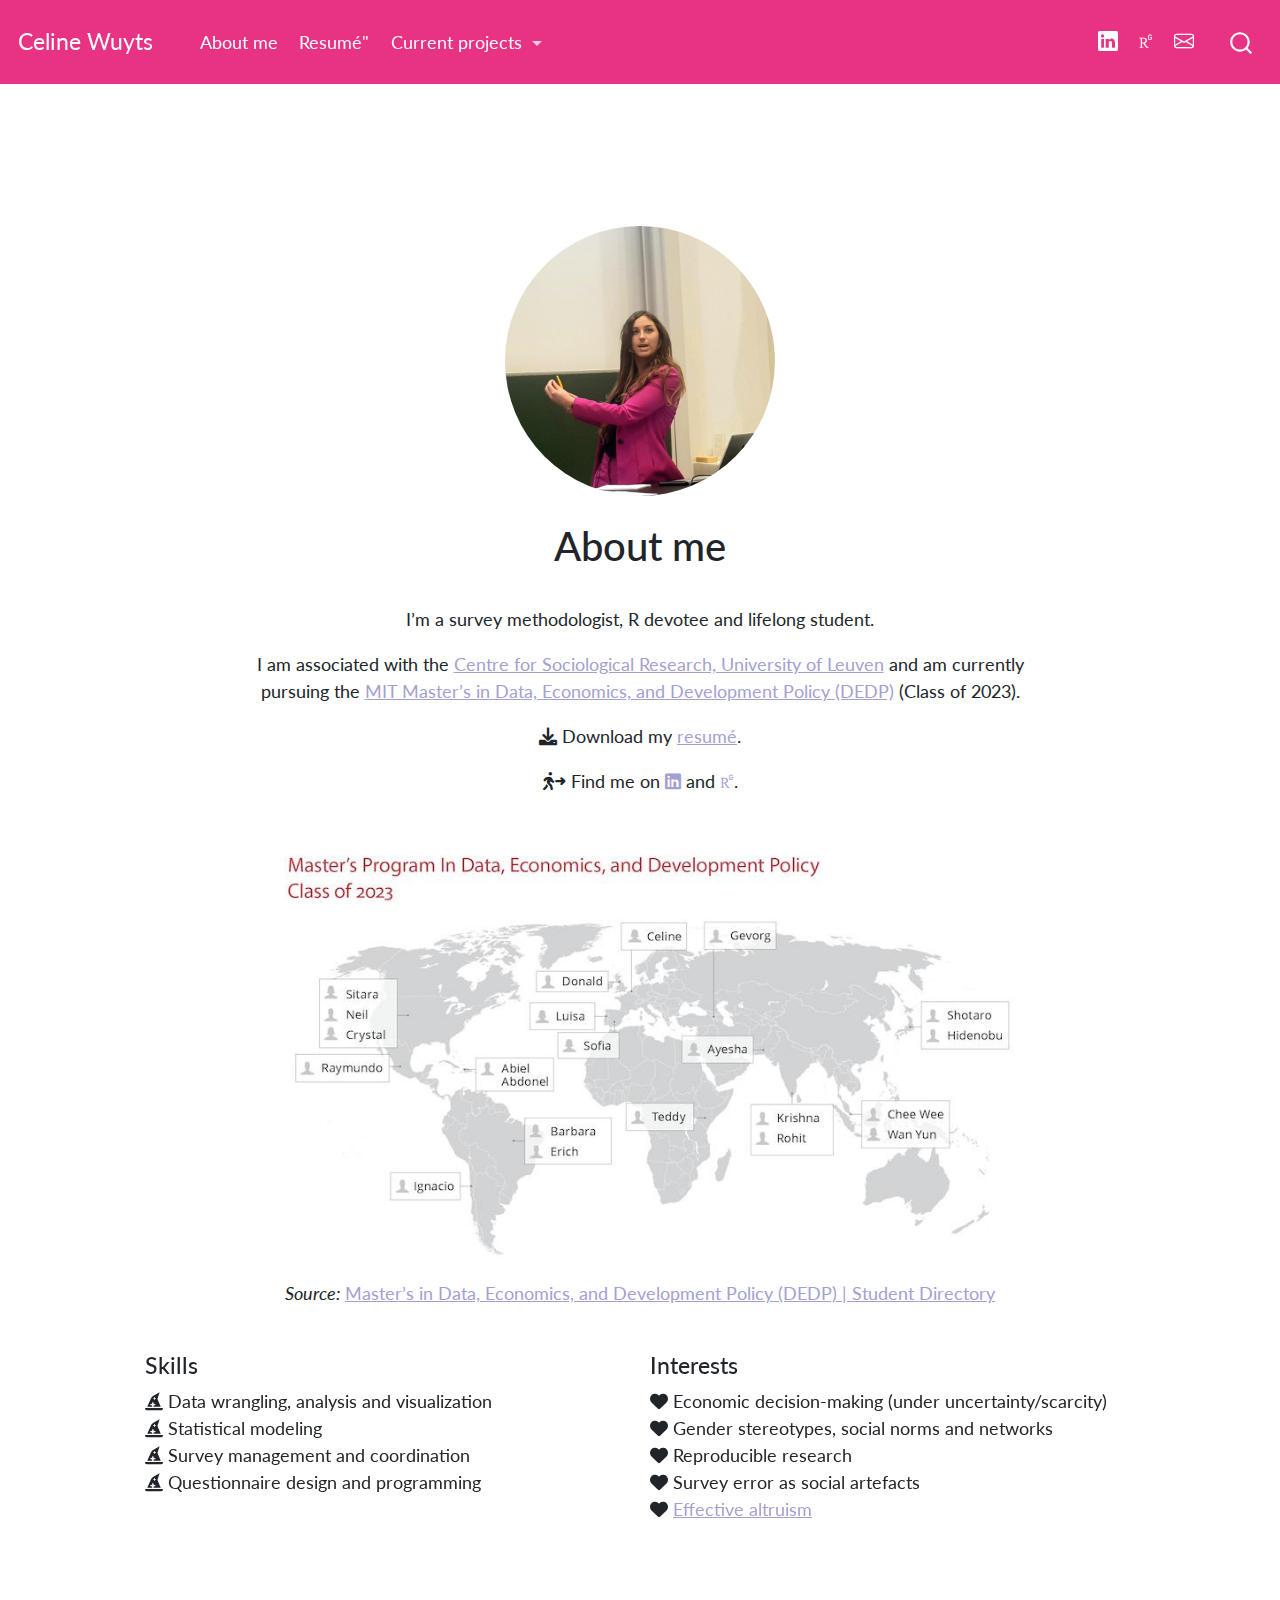
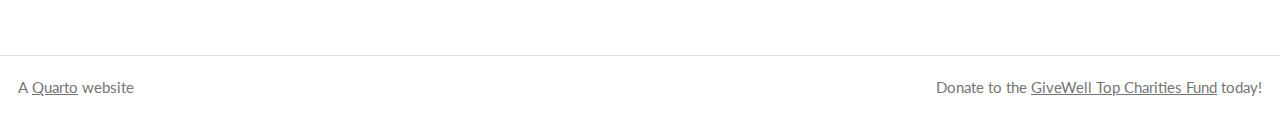
==== docs/index.html @ 8db17257 "Initial commit" ====
<!DOCTYPE html>
<html xmlns="http://www.w3.org/1999/xhtml" lang="en" xml:lang="en"><head>

<meta charset="utf-8">
<meta name="generator" content="quarto-1.2.269">

<meta name="viewport" content="width=device-width, initial-scale=1.0, user-scalable=yes">


<title>Celine Wuyts - About me</title>
<style>
code{white-space: pre-wrap;}
span.smallcaps{font-variant: small-caps;}
div.columns{display: flex; gap: min(4vw, 1.5em);}
div.column{flex: auto; overflow-x: auto;}
div.hanging-indent{margin-left: 1.5em; text-indent: -1.5em;}
ul.task-list{list-style: none;}
ul.task-list li input[type="checkbox"] {
  width: 0.8em;
  margin: 0 0.8em 0.2em -1.6em;
  vertical-align: middle;
}
</style>


<script src="site_libs/quarto-nav/quarto-nav.js"></script>
<script src="site_libs/quarto-nav/headroom.min.js"></script>
<script src="site_libs/clipboard/clipboard.min.js"></script>
<script src="site_libs/quarto-search/autocomplete.umd.js"></script>
<script src="site_libs/quarto-search/fuse.min.js"></script>
<script src="site_libs/quarto-search/quarto-search.js"></script>
<meta name="quarto:offset" content="./">
<link href="./kuleuven.ico" rel="icon">
<script src="site_libs/quarto-html/quarto.js"></script>
<script src="site_libs/quarto-html/popper.min.js"></script>
<script src="site_libs/quarto-html/tippy.umd.min.js"></script>
<link href="site_libs/quarto-html/tippy.css" rel="stylesheet">
<link href="site_libs/quarto-html/quarto-syntax-highlighting.css" rel="stylesheet" id="quarto-text-highlighting-styles">
<script src="site_libs/bootstrap/bootstrap.min.js"></script>
<link href="site_libs/bootstrap/bootstrap-icons.css" rel="stylesheet">
<link href="site_libs/bootstrap/bootstrap.min.css" rel="stylesheet" id="quarto-bootstrap" data-mode="light">
<link href="site_libs/quarto-contrib/academicons-1.9.2/all.css" rel="stylesheet">
<link href="site_libs/quarto-contrib/academicons-1.9.2/size.css" rel="stylesheet">
<link href="site_libs/quarto-contrib/fontawesome6-0.1.0/all.css" rel="stylesheet">
<link href="site_libs/quarto-contrib/fontawesome6-0.1.0/latex-fontsize.css" rel="stylesheet">
<script id="quarto-search-options" type="application/json">{
  "location": "navbar",
  "copy-button": false,
  "collapse-after": 3,
  "panel-placement": "end",
  "type": "overlay",
  "limit": 20,
  "language": {
    "search-no-results-text": "No results",
    "search-matching-documents-text": "matching documents",
    "search-copy-link-title": "Copy link to search",
    "search-hide-matches-text": "Hide additional matches",
    "search-more-match-text": "more match in this document",
    "search-more-matches-text": "more matches in this document",
    "search-clear-button-title": "Clear",
    "search-detached-cancel-button-title": "Cancel",
    "search-submit-button-title": "Submit"
  }
}</script>


</head>

<body class="nav-fixed fullcontent">

<div id="quarto-search-results"></div>
  <header id="quarto-header" class="headroom fixed-top">
    <nav class="navbar navbar-expand-lg navbar-dark ">
      <div class="navbar-container container-fluid">
      <div class="navbar-brand-container">
    <a class="navbar-brand" href="./index.html">
    <span class="navbar-title">Celine Wuyts</span>
    </a>
  </div>
          <button class="navbar-toggler" type="button" data-bs-toggle="collapse" data-bs-target="#navbarCollapse" aria-controls="navbarCollapse" aria-expanded="false" aria-label="Toggle navigation" onclick="if (window.quartoToggleHeadroom) { window.quartoToggleHeadroom(); }">
  <span class="navbar-toggler-icon"></span>
</button>
          <div class="collapse navbar-collapse" id="navbarCollapse">
            <ul class="navbar-nav navbar-nav-scroll me-auto">
  <li class="nav-item">
    <a class="nav-link active" href="./index.html" aria-current="page">
 <span class="menu-text">About me</span></a>
  </li>  
  <li class="nav-item">
    <a class="nav-link" href="./_assets/202301 Celine Wuyts resumé.pdf">
 <span class="menu-text">Resumé"</span></a>
  </li>  
  <li class="nav-item dropdown ">
    <a class="nav-link dropdown-toggle" href="#" id="nav-menu-current-projects" role="button" data-bs-toggle="dropdown" aria-expanded="false">
 <span class="menu-text">Current projects</span>
    </a>
    <ul class="dropdown-menu" aria-labelledby="nav-menu-current-projects">    
        <li>
    <a class="dropdown-item" href="./gender_measurement.html">
 <span class="dropdown-text">Gender measurement</span></a>
  </li>  
        <li>
    <a class="dropdown-item" href="./gender_stereotypes.html">
 <span class="dropdown-text">Gender stereotypes</span></a>
  </li>  
    </ul>
  </li>
</ul>
            <ul class="navbar-nav navbar-nav-scroll ms-auto">
  <li class="nav-item compact">
    <a class="nav-link" href="https://www.linkedin.com/in/celine-wuyts-79312660"><i class="bi bi-linkedin" role="img">
</i> 
 <span class="menu-text"></span></a>
  </li>  
  <li class="nav-item">
    <a class="nav-link" href="https://www.researchgate.net/profile/Celine-Wuyts">
 <span class="menu-text"><i class="ai  ai-researchgate" title="" style="color:"></i></span></a>
  </li>  
  <li class="nav-item compact">
    <a class="nav-link" href="mailto:celine.wuyts@kuleuven.be"><i class="bi bi-envelope" role="img">
</i> 
 <span class="menu-text"></span></a>
  </li>  
</ul>
              <div id="quarto-search" class="" title="Search"></div>
          </div> <!-- /navcollapse -->
      </div> <!-- /container-fluid -->
    </nav>
</header>
<!-- content -->
<div id="quarto-content" class="quarto-container page-columns page-rows-contents page-layout-article page-navbar">
<!-- sidebar -->
<!-- margin-sidebar -->
    
<!-- main -->
<div class="quarto-about-jolla page-columns page-full">
  <img src="me.jpg" class="about-image
  round " style="height: 15em; width: 15em;">
 <header id="title-block-header" class="quarto-title-block default">
<div class="quarto-title">
<h1 class="title">About me</h1>
</div>
<div class="quarto-title-meta">
  </div>
</header><main class="content page-columns page-full" id="quarto-document-content">
<p>I’m a survey methodologist, R devotee and lifelong student.</p>
<p>I am associated with the <a href="https://soc.kuleuven.be/ceso">Centre for Sociological Research, University of Leuven</a> and am currently pursuing the <a href="https://economics.mit.edu/academic-programs/masters-programs/masters-data-economics-and-development-policy-dedp">MIT Master’s in Data, Economics, and Development Policy (DEDP)</a> (Class of 2023).</p>
<p><i class="fa-solid fa-download" aria-hidden="true"></i> Download my <a href="_assets/202301 Celine Wuyts resumé.pdf">resumé</a>.</p>
<p><i class="fa-solid fa-person-walking-arrow-right" aria-hidden="true"></i> Find me on <a href="https://www.linkedin.com/in/celine-wuyts-79312660"><i class="fa-brands fa-linkedin" aria-hidden="true"></i></a> and <a href="https://www.researchgate.net/profile/Celine-Wuyts"><i class="ai  ai-researchgate" title="" style="color:"></i></a>.</p>
<p><img src="_assets/blended-masters_110122.jpg" class="img-fluid" alt="DEDP"> <em>Source:</em> <a href="https://economics.mit.edu/academic-programs/masters-programs/masters-data-economics-and-development-policy-dedp/student">Master’s in Data, Economics, and Development Policy (DEDP) | Student Directory</a></p>
<div class="column-page quarto-layout-panel">
<div class="quarto-layout-row quarto-layout-valign-top">
<div class="column quarto-layout-cell" style="flex-basis: 50.0%;justify-content: center;">
<section id="skills" class="level4">
<h4 data-anchor-id="skills">Skills</h4>
<p><i class="fa-solid fa-hat-wizard" aria-hidden="true"></i> Data wrangling, analysis and visualization<br>
<i class="fa-solid fa-hat-wizard" aria-hidden="true"></i> Statistical modeling<br>
<i class="fa-solid fa-hat-wizard" aria-hidden="true"></i> Survey management and coordination<br>
<i class="fa-solid fa-hat-wizard" aria-hidden="true"></i> Questionnaire design and programming</p>
</section>
</div>
<div class="column quarto-layout-cell" style="flex-basis: 50.0%;justify-content: center;">
<section id="interests" class="level4">
<h4 data-anchor-id="interests">Interests</h4>
<p><i class="fa-solid fa-heart" aria-hidden="true"></i> Economic decision-making (under uncertainty/scarcity)<br>
<i class="fa-solid fa-heart" aria-hidden="true"></i> Gender stereotypes, social norms and networks<br>
<i class="fa-solid fa-heart" aria-hidden="true"></i> Reproducible research<br>
<i class="fa-solid fa-heart" aria-hidden="true"></i> Survey error as social artefacts<br>
<i class="fa-solid fa-heart" aria-hidden="true"></i> <a href="https://www.effectivealtruism.org/">Effective altruism</a></p>
</section>
</div>
</div>
</div>


</main>  
</div>
 <!-- /main -->
<script id="quarto-html-after-body" type="application/javascript">
window.document.addEventListener("DOMContentLoaded", function (event) {
  const toggleBodyColorMode = (bsSheetEl) => {
    const mode = bsSheetEl.getAttribute("data-mode");
    const bodyEl = window.document.querySelector("body");
    if (mode === "dark") {
      bodyEl.classList.add("quarto-dark");
      bodyEl.classList.remove("quarto-light");
    } else {
      bodyEl.classList.add("quarto-light");
      bodyEl.classList.remove("quarto-dark");
    }
  }
  const toggleBodyColorPrimary = () => {
    const bsSheetEl = window.document.querySelector("link#quarto-bootstrap");
    if (bsSheetEl) {
      toggleBodyColorMode(bsSheetEl);
    }
  }
  toggleBodyColorPrimary();  
  const clipboard = new window.ClipboardJS('.code-copy-button', {
    target: function(trigger) {
      return trigger.previousElementSibling;
    }
  });
  clipboard.on('success', function(e) {
    // button target
    const button = e.trigger;
    // don't keep focus
    button.blur();
    // flash "checked"
    button.classList.add('code-copy-button-checked');
    var currentTitle = button.getAttribute("title");
    button.setAttribute("title", "Copied!");
    let tooltip;
    if (window.bootstrap) {
      button.setAttribute("data-bs-toggle", "tooltip");
      button.setAttribute("data-bs-placement", "left");
      button.setAttribute("data-bs-title", "Copied!");
      tooltip = new bootstrap.Tooltip(button, 
        { trigger: "manual", 
          customClass: "code-copy-button-tooltip",
          offset: [0, -8]});
      tooltip.show();    
    }
    setTimeout(function() {
      if (tooltip) {
        tooltip.hide();
        button.removeAttribute("data-bs-title");
        button.removeAttribute("data-bs-toggle");
        button.removeAttribute("data-bs-placement");
      }
      button.setAttribute("title", currentTitle);
      button.classList.remove('code-copy-button-checked');
    }, 1000);
    // clear code selection
    e.clearSelection();
  });
  function tippyHover(el, contentFn) {
    const config = {
      allowHTML: true,
      content: contentFn,
      maxWidth: 500,
      delay: 100,
      arrow: false,
      appendTo: function(el) {
          return el.parentElement;
      },
      interactive: true,
      interactiveBorder: 10,
      theme: 'quarto',
      placement: 'bottom-start'
    };
    window.tippy(el, config); 
  }
  const noterefs = window.document.querySelectorAll('a[role="doc-noteref"]');
  for (var i=0; i<noterefs.length; i++) {
    const ref = noterefs[i];
    tippyHover(ref, function() {
      // use id or data attribute instead here
      let href = ref.getAttribute('data-footnote-href') || ref.getAttribute('href');
      try { href = new URL(href).hash; } catch {}
      const id = href.replace(/^#\/?/, "");
      const note = window.document.getElementById(id);
      return note.innerHTML;
    });
  }
  const findCites = (el) => {
    const parentEl = el.parentElement;
    if (parentEl) {
      const cites = parentEl.dataset.cites;
      if (cites) {
        return {
          el,
          cites: cites.split(' ')
        };
      } else {
        return findCites(el.parentElement)
      }
    } else {
      return undefined;
    }
  };
  var bibliorefs = window.document.querySelectorAll('a[role="doc-biblioref"]');
  for (var i=0; i<bibliorefs.length; i++) {
    const ref = bibliorefs[i];
    const citeInfo = findCites(ref);
    if (citeInfo) {
      tippyHover(citeInfo.el, function() {
        var popup = window.document.createElement('div');
        citeInfo.cites.forEach(function(cite) {
          var citeDiv = window.document.createElement('div');
          citeDiv.classList.add('hanging-indent');
          citeDiv.classList.add('csl-entry');
          var biblioDiv = window.document.getElementById('ref-' + cite);
          if (biblioDiv) {
            citeDiv.innerHTML = biblioDiv.innerHTML;
          }
          popup.appendChild(citeDiv);
        });
        return popup.innerHTML;
      });
    }
  }
});
</script>
</div> <!-- /content -->
<footer class="footer">
  <div class="nav-footer">
    <div class="nav-footer-left">A <a href="https://quarto.org/">Quarto</a> website</div>   
    <div class="nav-footer-right">Donate to the <a href="https://www.givewell.org/">GiveWell Top Charities Fund</a> today!</div>
  </div>
</footer>



</body></html>
---- docs/site_libs/quarto-html/tippy.css ----
.tippy-box[data-animation=fade][data-state=hidden]{opacity:0}[data-tippy-root]{max-width:calc(100vw - 10px)}.tippy-box{position:relative;background-color:#333;color:#fff;border-radius:4px;font-size:14px;line-height:1.4;white-space:normal;outline:0;transition-property:transform,visibility,opacity}.tippy-box[data-placement^=top]>.tippy-arrow{bottom:0}.tippy-box[data-placement^=top]>.tippy-arrow:before{bottom:-7px;left:0;border-width:8px 8px 0;border-top-color:initial;transform-origin:center top}.tippy-box[data-placement^=bottom]>.tippy-arrow{top:0}.tippy-box[data-placement^=bottom]>.tippy-arrow:before{top:-7px;left:0;border-width:0 8px 8px;border-bottom-color:initial;transform-origin:center bottom}.tippy-box[data-placement^=left]>.tippy-arrow{right:0}.tippy-box[data-placement^=left]>.tippy-arrow:before{border-width:8px 0 8px 8px;border-left-color:initial;right:-7px;transform-origin:center left}.tippy-box[data-placement^=right]>.tippy-arrow{left:0}.tippy-box[data-placement^=right]>.tippy-arrow:before{left:-7px;border-width:8px 8px 8px 0;border-right-color:initial;transform-origin:center right}.tippy-box[data-inertia][data-state=visible]{transition-timing-function:cubic-bezier(.54,1.5,.38,1.11)}.tippy-arrow{width:16px;height:16px;color:#333}.tippy-arrow:before{content:"";position:absolute;border-color:transparent;border-style:solid}.tippy-content{position:relative;padding:5px 9px;z-index:1}
---- docs/site_libs/quarto-html/quarto-syntax-highlighting.css ----
/* quarto syntax highlight colors */
:root {
  --quarto-hl-ot-color: #003B4F;
  --quarto-hl-at-color: #657422;
  --quarto-hl-ss-color: #20794D;
  --quarto-hl-an-color: #5E5E5E;
  --quarto-hl-fu-color: #4758AB;
  --quarto-hl-st-color: #20794D;
  --quarto-hl-cf-color: #003B4F;
  --quarto-hl-op-color: #5E5E5E;
  --quarto-hl-er-color: #AD0000;
  --quarto-hl-bn-color: #AD0000;
  --quarto-hl-al-color: #AD0000;
  --quarto-hl-va-color: #111111;
  --quarto-hl-bu-color: inherit;
  --quarto-hl-ex-color: inherit;
  --quarto-hl-pp-color: #AD0000;
  --quarto-hl-in-color: #5E5E5E;
  --quarto-hl-vs-color: #20794D;
  --quarto-hl-wa-color: #5E5E5E;
  --quarto-hl-do-color: #5E5E5E;
  --quarto-hl-im-color: #00769E;
  --quarto-hl-ch-color: #20794D;
  --quarto-hl-dt-color: #AD0000;
  --quarto-hl-fl-color: #AD0000;
  --quarto-hl-co-color: #5E5E5E;
  --quarto-hl-cv-color: #5E5E5E;
  --quarto-hl-cn-color: #8f5902;
  --quarto-hl-sc-color: #5E5E5E;
  --quarto-hl-dv-color: #AD0000;
  --quarto-hl-kw-color: #003B4F;
}

/* other quarto variables */
:root {
  --quarto-font-monospace: SFMono-Regular, Menlo, Monaco, Consolas, "Liberation Mono", "Courier New", monospace;
}

pre > code.sourceCode > span {
  color: #003B4F;
}

code span {
  color: #003B4F;
}

code.sourceCode > span {
  color: #003B4F;
}

div.sourceCode,
div.sourceCode pre.sourceCode {
  color: #003B4F;
}

code span.ot {
  color: #003B4F;
}

code span.at {
  color: #657422;
}

code span.ss {
  color: #20794D;
}

code span.an {
  color: #5E5E5E;
}

code span.fu {
  color: #4758AB;
}

code span.st {
  color: #20794D;
}

code span.cf {
  color: #003B4F;
}

code span.op {
  color: #5E5E5E;
}

code span.er {
  color: #AD0000;
}

code span.bn {
  color: #AD0000;
}

code span.al {
  color: #AD0000;
}

code span.va {
  color: #111111;
}

code span.pp {
  color: #AD0000;
}

code span.in {
  color: #5E5E5E;
}

code span.vs {
  color: #20794D;
}

code span.wa {
  color: #5E5E5E;
  font-style: italic;
}

code span.do {
  color: #5E5E5E;
  font-style: italic;
}

code span.im {
  color: #00769E;
}

code span.ch {
  color: #20794D;
}

code span.dt {
  color: #AD0000;
}

code span.fl {
  color: #AD0000;
}

code span.co {
  color: #5E5E5E;
}

code span.cv {
  color: #5E5E5E;
  font-style: italic;
}

code span.cn {
  color: #8f5902;
}

code span.sc {
  color: #5E5E5E;
}

code span.dv {
  color: #AD0000;
}

code span.kw {
  color: #003B4F;
}

.prevent-inlining {
  content: "</";
}

/*# sourceMappingURL=debc5d5d77c3f9108843748ff7464032.css.map */
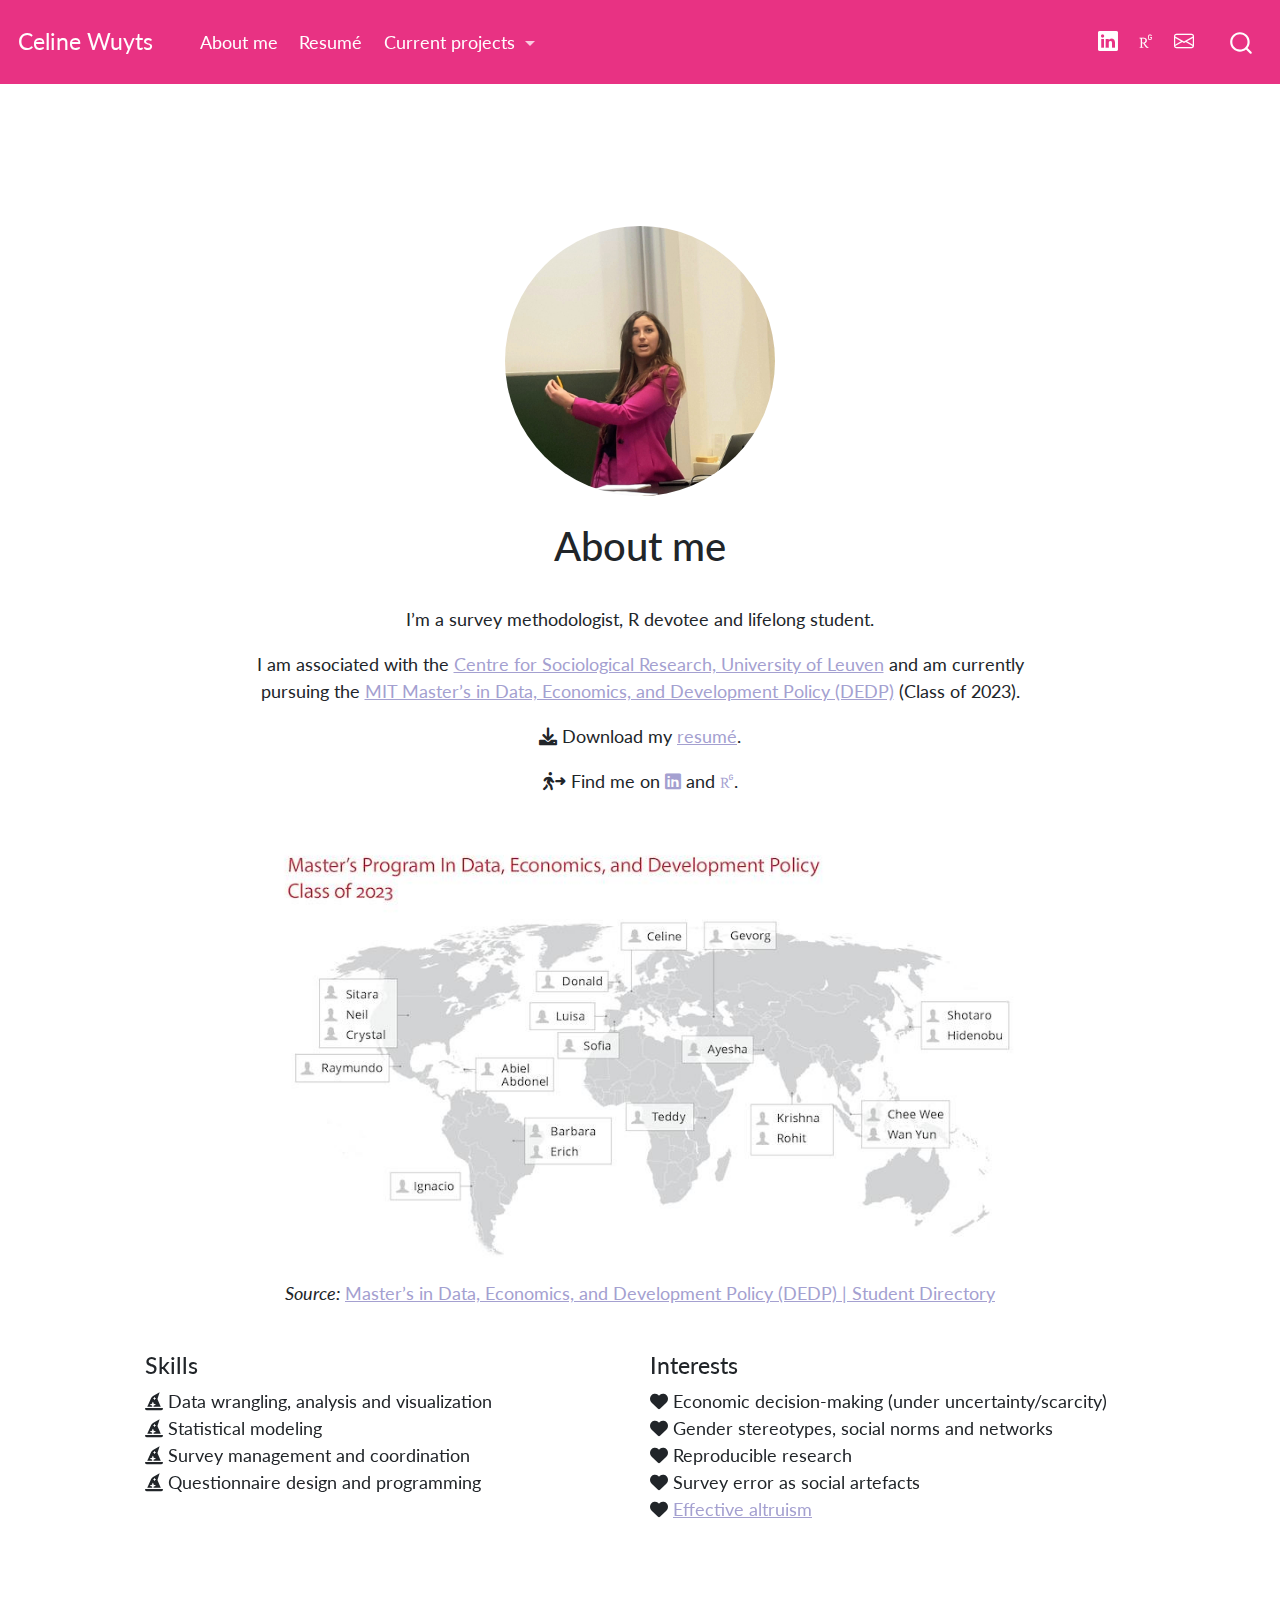
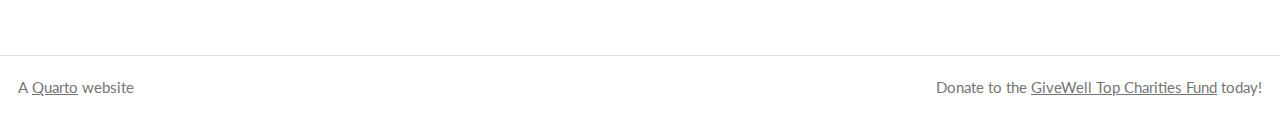
==== commit 309e861c: "corrections" ====
--- a/docs/index.html
+++ b/docs/index.html
@@ -88,7 +88,7 @@
   </li>  
   <li class="nav-item">
     <a class="nav-link" href="./_assets/202301 Celine Wuyts resumé.pdf">
- <span class="menu-text">Resumé"</span></a>
+ <span class="menu-text">Resumé</span></a>
   </li>  
   <li class="nav-item dropdown ">
     <a class="nav-link dropdown-toggle" href="#" id="nav-menu-current-projects" role="button" data-bs-toggle="dropdown" aria-expanded="false">
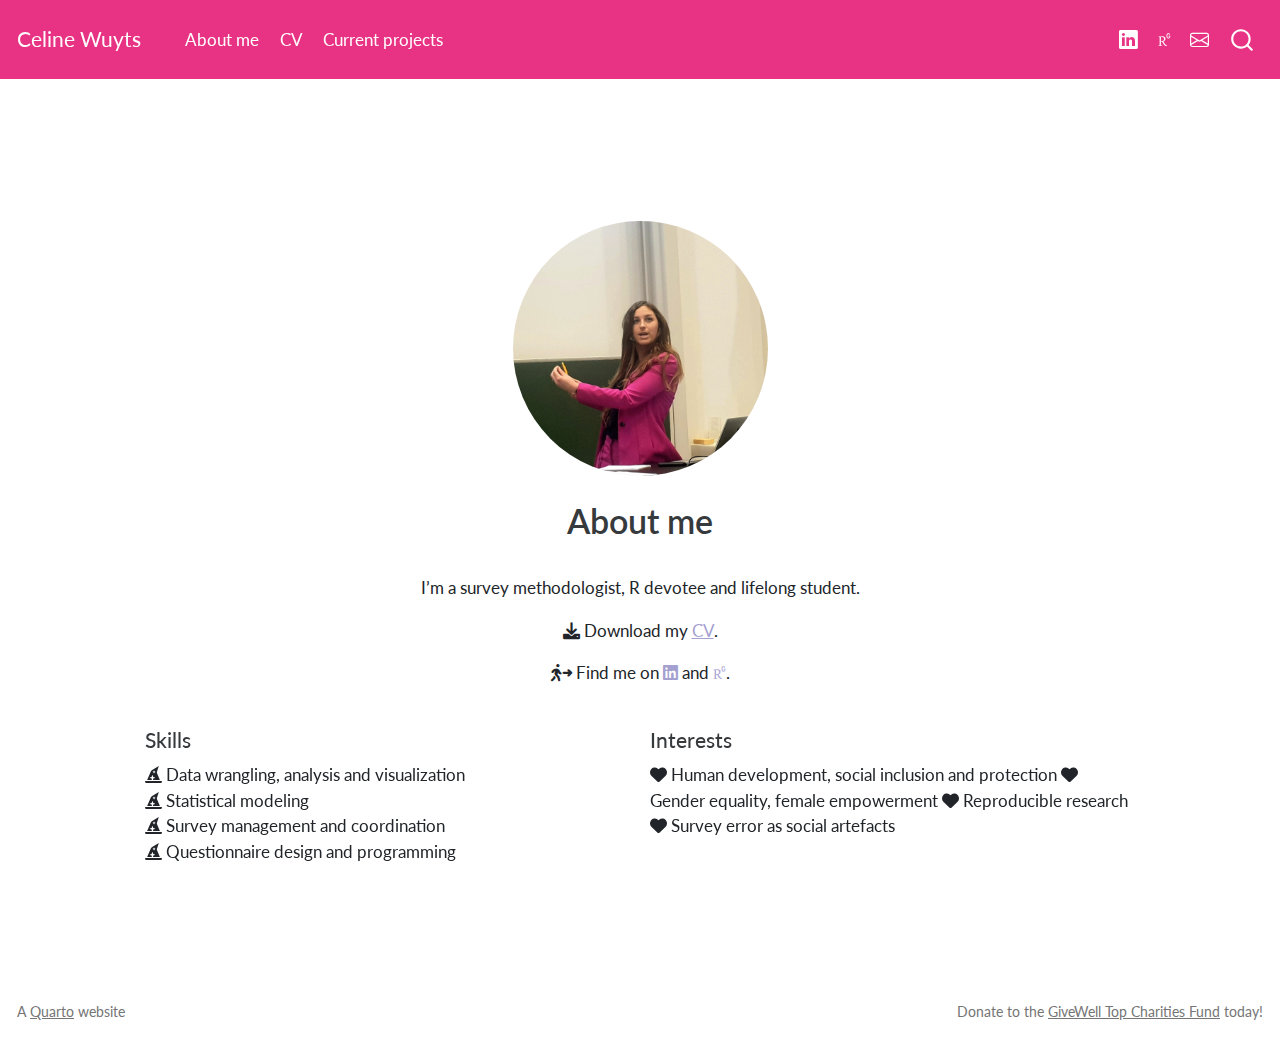
==== commit 44eb5670: "Deploy website docs" ====
--- a/docs/index.html
+++ b/docs/index.html
@@ -2,7 +2,7 @@
 <html xmlns="http://www.w3.org/1999/xhtml" lang="en" xml:lang="en"><head>
 
 <meta charset="utf-8">
-<meta name="generator" content="quarto-1.2.269">
+<meta name="generator" content="quarto-1.3.450">
 
 <meta name="viewport" content="width=device-width, initial-scale=1.0, user-scalable=yes">
 
@@ -17,7 +17,7 @@
 ul.task-list{list-style: none;}
 ul.task-list li input[type="checkbox"] {
   width: 0.8em;
-  margin: 0 0.8em 0.2em -1.6em;
+  margin: 0 0.8em 0.2em -1em; /* quarto-specific, see https://github.com/quarto-dev/quarto-cli/issues/4556 */ 
   vertical-align: middle;
 }
 </style>
@@ -39,10 +39,10 @@
 <script src="site_libs/bootstrap/bootstrap.min.js"></script>
 <link href="site_libs/bootstrap/bootstrap-icons.css" rel="stylesheet">
 <link href="site_libs/bootstrap/bootstrap.min.css" rel="stylesheet" id="quarto-bootstrap" data-mode="light">
+<link href="site_libs/quarto-contrib/fontawesome6-0.1.0/all.css" rel="stylesheet">
+<link href="site_libs/quarto-contrib/fontawesome6-0.1.0/latex-fontsize.css" rel="stylesheet">
 <link href="site_libs/quarto-contrib/academicons-1.9.2/all.css" rel="stylesheet">
 <link href="site_libs/quarto-contrib/academicons-1.9.2/size.css" rel="stylesheet">
-<link href="site_libs/quarto-contrib/fontawesome6-0.1.0/all.css" rel="stylesheet">
-<link href="site_libs/quarto-contrib/fontawesome6-0.1.0/latex-fontsize.css" rel="stylesheet">
 <script id="quarto-search-options" type="application/json">{
   "location": "navbar",
   "copy-button": false,
@@ -59,7 +59,8 @@
     "search-more-matches-text": "more matches in this document",
     "search-clear-button-title": "Clear",
     "search-detached-cancel-button-title": "Cancel",
-    "search-submit-button-title": "Submit"
+    "search-submit-button-title": "Submit",
+    "search-label": "Search"
   }
 }</script>
 
@@ -77,52 +78,43 @@
     <span class="navbar-title">Celine Wuyts</span>
     </a>
   </div>
+            <div id="quarto-search" class="" title="Search"></div>
           <button class="navbar-toggler" type="button" data-bs-toggle="collapse" data-bs-target="#navbarCollapse" aria-controls="navbarCollapse" aria-expanded="false" aria-label="Toggle navigation" onclick="if (window.quartoToggleHeadroom) { window.quartoToggleHeadroom(); }">
   <span class="navbar-toggler-icon"></span>
 </button>
           <div class="collapse navbar-collapse" id="navbarCollapse">
             <ul class="navbar-nav navbar-nav-scroll me-auto">
   <li class="nav-item">
-    <a class="nav-link active" href="./index.html" aria-current="page">
+    <a class="nav-link active" href="./index.html" rel="" target="" aria-current="page">
  <span class="menu-text">About me</span></a>
   </li>  
   <li class="nav-item">
-    <a class="nav-link" href="./_assets/202301 Celine Wuyts resumé.pdf">
- <span class="menu-text">Resumé</span></a>
-  </li>  
-  <li class="nav-item dropdown ">
-    <a class="nav-link dropdown-toggle" href="#" id="nav-menu-current-projects" role="button" data-bs-toggle="dropdown" aria-expanded="false">
- <span class="menu-text">Current projects</span>
-    </a>
-    <ul class="dropdown-menu" aria-labelledby="nav-menu-current-projects">    
-        <li>
-    <a class="dropdown-item" href="./gender_measurement.html">
- <span class="dropdown-text">Gender measurement</span></a>
-  </li>  
-        <li>
-    <a class="dropdown-item" href="./gender_stereotypes.html">
- <span class="dropdown-text">Gender stereotypes</span></a>
-  </li>  
-    </ul>
-  </li>
+    <a class="nav-link" href="./_assets/wuyts_celine_cv_web.pdf" rel="" target="">
+ <span class="menu-text">CV</span></a>
+  </li>  
+  <li class="nav-item">
+    <a class="nav-link" href="./current_projects.html" rel="" target="">
+ <span class="menu-text">Current projects</span></a>
+  </li>  
 </ul>
             <ul class="navbar-nav navbar-nav-scroll ms-auto">
   <li class="nav-item compact">
-    <a class="nav-link" href="https://www.linkedin.com/in/celine-wuyts-79312660"><i class="bi bi-linkedin" role="img">
+    <a class="nav-link" href="https://www.linkedin.com/in/celine-wuyts-79312660" rel="" target=""><i class="bi bi-linkedin" role="img">
 </i> 
  <span class="menu-text"></span></a>
   </li>  
   <li class="nav-item">
-    <a class="nav-link" href="https://www.researchgate.net/profile/Celine-Wuyts">
+    <a class="nav-link" href="https://www.researchgate.net/profile/Celine-Wuyts" rel="" target="">
  <span class="menu-text"><i class="ai  ai-researchgate" title="" style="color:"></i></span></a>
   </li>  
   <li class="nav-item compact">
-    <a class="nav-link" href="mailto:celine.wuyts@kuleuven.be"><i class="bi bi-envelope" role="img">
+    <a class="nav-link" href="mailto:celine_w@alum.mit.edu" rel="" target=""><i class="bi bi-envelope" role="img">
 </i> 
  <span class="menu-text"></span></a>
   </li>  
 </ul>
-              <div id="quarto-search" class="" title="Search"></div>
+            <div class="quarto-navbar-tools">
+</div>
           </div> <!-- /navcollapse -->
       </div> <!-- /container-fluid -->
     </nav>
@@ -144,10 +136,8 @@
   </div>
 </header><main class="content page-columns page-full" id="quarto-document-content">
 <p>I’m a survey methodologist, R devotee and lifelong student.</p>
-<p>I am associated with the <a href="https://soc.kuleuven.be/ceso">Centre for Sociological Research, University of Leuven</a> and am currently pursuing the <a href="https://economics.mit.edu/academic-programs/masters-programs/masters-data-economics-and-development-policy-dedp">MIT Master’s in Data, Economics, and Development Policy (DEDP)</a> (Class of 2023).</p>
-<p><i class="fa-solid fa-download" aria-hidden="true"></i> Download my <a href="_assets/202301 Celine Wuyts resumé.pdf">resumé</a>.</p>
+<p><i class="fa-solid fa-download" aria-hidden="true"></i> Download my <a href="_assets/202301 Celine Wuyts resumé.pdf">CV</a>.</p>
 <p><i class="fa-solid fa-person-walking-arrow-right" aria-hidden="true"></i> Find me on <a href="https://www.linkedin.com/in/celine-wuyts-79312660"><i class="fa-brands fa-linkedin" aria-hidden="true"></i></a> and <a href="https://www.researchgate.net/profile/Celine-Wuyts"><i class="ai  ai-researchgate" title="" style="color:"></i></a>.</p>
-<p><img src="_assets/blended-masters_110122.jpg" class="img-fluid" alt="DEDP"> <em>Source:</em> <a href="https://economics.mit.edu/academic-programs/masters-programs/masters-data-economics-and-development-policy-dedp/student">Master’s in Data, Economics, and Development Policy (DEDP) | Student Directory</a></p>
 <div class="column-page quarto-layout-panel">
 <div class="quarto-layout-row quarto-layout-valign-top">
 <div class="column quarto-layout-cell" style="flex-basis: 50.0%;justify-content: center;">
@@ -162,11 +152,8 @@
 <div class="column quarto-layout-cell" style="flex-basis: 50.0%;justify-content: center;">
 <section id="interests" class="level4">
 <h4 data-anchor-id="interests">Interests</h4>
-<p><i class="fa-solid fa-heart" aria-hidden="true"></i> Economic decision-making (under uncertainty/scarcity)<br>
-<i class="fa-solid fa-heart" aria-hidden="true"></i> Gender stereotypes, social norms and networks<br>
-<i class="fa-solid fa-heart" aria-hidden="true"></i> Reproducible research<br>
-<i class="fa-solid fa-heart" aria-hidden="true"></i> Survey error as social artefacts<br>
-<i class="fa-solid fa-heart" aria-hidden="true"></i> <a href="https://www.effectivealtruism.org/">Effective altruism</a></p>
+<p><i class="fa-solid fa-heart" aria-hidden="true"></i> Human development, social inclusion and protection <i class="fa-solid fa-heart" aria-hidden="true"></i> Gender equality, female empowerment <i class="fa-solid fa-heart" aria-hidden="true"></i> Reproducible research<br>
+<i class="fa-solid fa-heart" aria-hidden="true"></i> Survey error as social artefacts</p>
 </section>
 </div>
 </div>
@@ -196,9 +183,23 @@
     }
   }
   toggleBodyColorPrimary();  
+  const isCodeAnnotation = (el) => {
+    for (const clz of el.classList) {
+      if (clz.startsWith('code-annotation-')) {                     
+        return true;
+      }
+    }
+    return false;
+  }
   const clipboard = new window.ClipboardJS('.code-copy-button', {
-    target: function(trigger) {
-      return trigger.previousElementSibling;
+    text: function(trigger) {
+      const codeEl = trigger.previousElementSibling.cloneNode(true);
+      for (const childEl of codeEl.children) {
+        if (isCodeAnnotation(childEl)) {
+          childEl.remove();
+        }
+      }
+      return codeEl.innerText;
     }
   });
   clipboard.on('success', function(e) {
@@ -263,6 +264,92 @@
       return note.innerHTML;
     });
   }
+      let selectedAnnoteEl;
+      const selectorForAnnotation = ( cell, annotation) => {
+        let cellAttr = 'data-code-cell="' + cell + '"';
+        let lineAttr = 'data-code-annotation="' +  annotation + '"';
+        const selector = 'span[' + cellAttr + '][' + lineAttr + ']';
+        return selector;
+      }
+      const selectCodeLines = (annoteEl) => {
+        const doc = window.document;
+        const targetCell = annoteEl.getAttribute("data-target-cell");
+        const targetAnnotation = annoteEl.getAttribute("data-target-annotation");
+        const annoteSpan = window.document.querySelector(selectorForAnnotation(targetCell, targetAnnotation));
+        const lines = annoteSpan.getAttribute("data-code-lines").split(",");
+        const lineIds = lines.map((line) => {
+          return targetCell + "-" + line;
+        })
+        let top = null;
+        let height = null;
+        let parent = null;
+        if (lineIds.length > 0) {
+            //compute the position of the single el (top and bottom and make a div)
+            const el = window.document.getElementById(lineIds[0]);
+            top = el.offsetTop;
+            height = el.offsetHeight;
+            parent = el.parentElement.parentElement;
+          if (lineIds.length > 1) {
+            const lastEl = window.document.getElementById(lineIds[lineIds.length - 1]);
+            const bottom = lastEl.offsetTop + lastEl.offsetHeight;
+            height = bottom - top;
+          }
+          if (top !== null && height !== null && parent !== null) {
+            // cook up a div (if necessary) and position it 
+            let div = window.document.getElementById("code-annotation-line-highlight");
+            if (div === null) {
+              div = window.document.createElement("div");
+              div.setAttribute("id", "code-annotation-line-highlight");
+              div.style.position = 'absolute';
+              parent.appendChild(div);
+            }
+            div.style.top = top - 2 + "px";
+            div.style.height = height + 4 + "px";
+            let gutterDiv = window.document.getElementById("code-annotation-line-highlight-gutter");
+            if (gutterDiv === null) {
+              gutterDiv = window.document.createElement("div");
+              gutterDiv.setAttribute("id", "code-annotation-line-highlight-gutter");
+              gutterDiv.style.position = 'absolute';
+              const codeCell = window.document.getElementById(targetCell);
+              const gutter = codeCell.querySelector('.code-annotation-gutter');
+              gutter.appendChild(gutterDiv);
+            }
+            gutterDiv.style.top = top - 2 + "px";
+            gutterDiv.style.height = height + 4 + "px";
+          }
+          selectedAnnoteEl = annoteEl;
+        }
+      };
+      const unselectCodeLines = () => {
+        const elementsIds = ["code-annotation-line-highlight", "code-annotation-line-highlight-gutter"];
+        elementsIds.forEach((elId) => {
+          const div = window.document.getElementById(elId);
+          if (div) {
+            div.remove();
+          }
+        });
+        selectedAnnoteEl = undefined;
+      };
+      // Attach click handler to the DT
+      const annoteDls = window.document.querySelectorAll('dt[data-target-cell]');
+      for (const annoteDlNode of annoteDls) {
+        annoteDlNode.addEventListener('click', (event) => {
+          const clickedEl = event.target;
+          if (clickedEl !== selectedAnnoteEl) {
+            unselectCodeLines();
+            const activeEl = window.document.querySelector('dt[data-target-cell].code-annotation-active');
+            if (activeEl) {
+              activeEl.classList.remove('code-annotation-active');
+            }
+            selectCodeLines(clickedEl);
+            clickedEl.classList.add('code-annotation-active');
+          } else {
+            // Unselect the line
+            unselectCodeLines();
+            clickedEl.classList.remove('code-annotation-active');
+          }
+        });
+      }
   const findCites = (el) => {
     const parentEl = el.parentElement;
     if (parentEl) {
@@ -306,6 +393,9 @@
 <footer class="footer">
   <div class="nav-footer">
     <div class="nav-footer-left">A <a href="https://quarto.org/">Quarto</a> website</div>   
+    <div class="nav-footer-center">
+      &nbsp;
+    </div>
     <div class="nav-footer-right">Donate to the <a href="https://www.givewell.org/">GiveWell Top Charities Fund</a> today!</div>
   </div>
 </footer>
--- a/docs/site_libs/quarto-html/quarto-syntax-highlighting.css
+++ b/docs/site_libs/quarto-html/quarto-syntax-highlighting.css
@@ -55,62 +55,85 @@
 
 code span.ot {
   color: #003B4F;
+  font-style: inherit;
 }
 
 code span.at {
   color: #657422;
+  font-style: inherit;
 }
 
 code span.ss {
   color: #20794D;
+  font-style: inherit;
 }
 
 code span.an {
   color: #5E5E5E;
+  font-style: inherit;
 }
 
 code span.fu {
   color: #4758AB;
+  font-style: inherit;
 }
 
 code span.st {
   color: #20794D;
+  font-style: inherit;
 }
 
 code span.cf {
   color: #003B4F;
+  font-style: inherit;
 }
 
 code span.op {
   color: #5E5E5E;
+  font-style: inherit;
 }
 
 code span.er {
   color: #AD0000;
+  font-style: inherit;
 }
 
 code span.bn {
   color: #AD0000;
+  font-style: inherit;
 }
 
 code span.al {
   color: #AD0000;
+  font-style: inherit;
 }
 
 code span.va {
   color: #111111;
+  font-style: inherit;
+}
+
+code span.bu {
+  font-style: inherit;
+}
+
+code span.ex {
+  font-style: inherit;
 }
 
 code span.pp {
   color: #AD0000;
+  font-style: inherit;
 }
 
 code span.in {
   color: #5E5E5E;
+  font-style: inherit;
 }
 
 code span.vs {
   color: #20794D;
+  font-style: inherit;
 }
 
 code span.wa {
@@ -125,22 +148,27 @@
 
 code span.im {
   color: #00769E;
+  font-style: inherit;
 }
 
 code span.ch {
   color: #20794D;
+  font-style: inherit;
 }
 
 code span.dt {
   color: #AD0000;
+  font-style: inherit;
 }
 
 code span.fl {
   color: #AD0000;
+  font-style: inherit;
 }
 
 code span.co {
   color: #5E5E5E;
+  font-style: inherit;
 }
 
 code span.cv {
@@ -150,18 +178,22 @@
 
 code span.cn {
   color: #8f5902;
+  font-style: inherit;
 }
 
 code span.sc {
   color: #5E5E5E;
+  font-style: inherit;
 }
 
 code span.dv {
   color: #AD0000;
+  font-style: inherit;
 }
 
 code span.kw {
   color: #003B4F;
+  font-style: inherit;
 }
 
 .prevent-inlining {
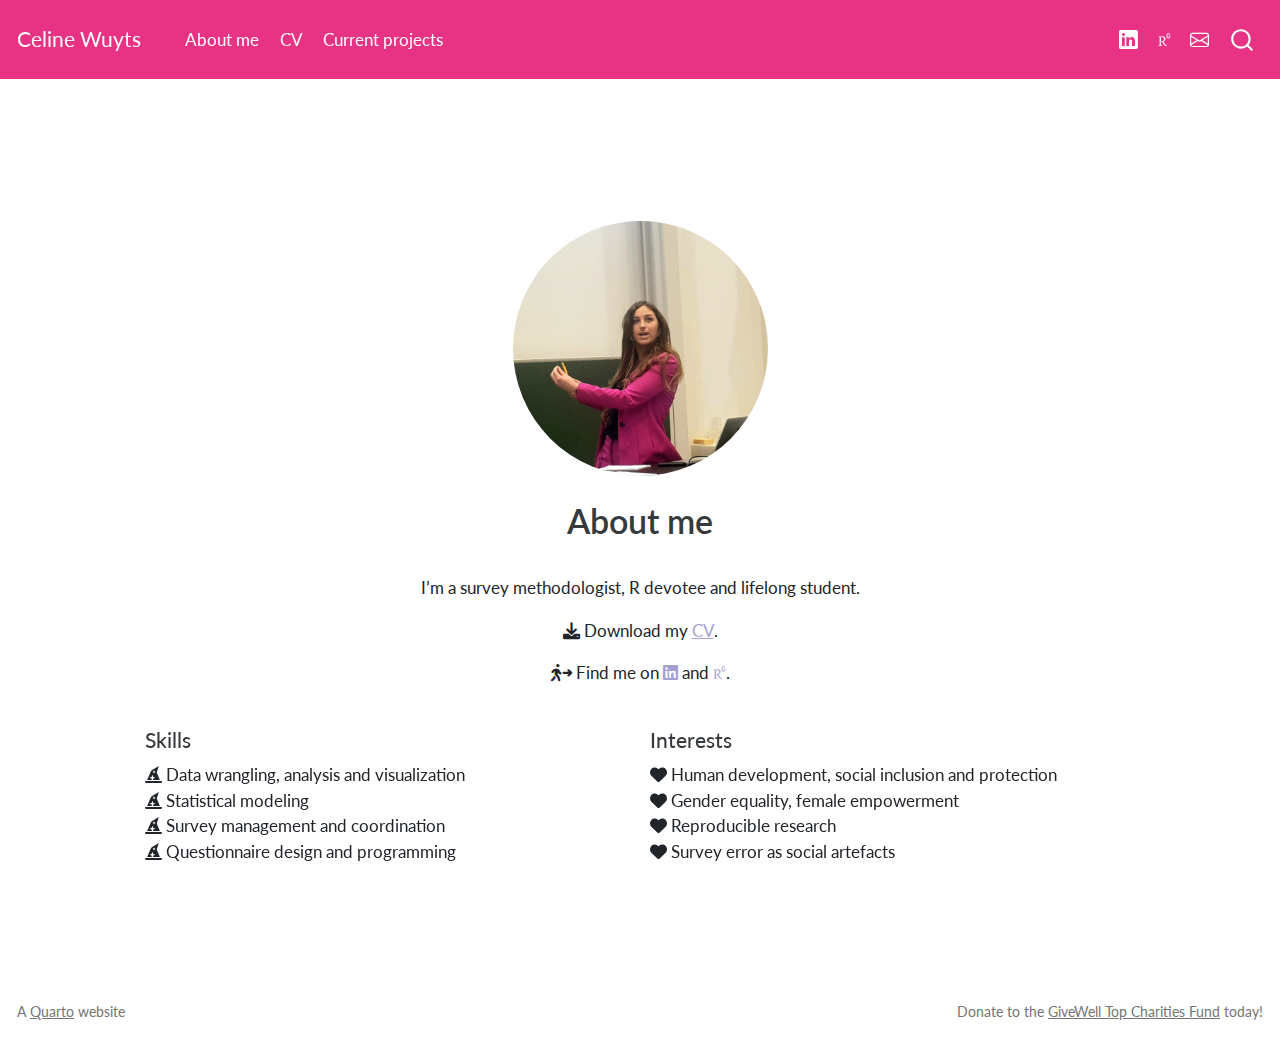
==== commit e47a79b6: "Test correction of" ====
--- a/docs/index.html
+++ b/docs/index.html
@@ -89,7 +89,7 @@
  <span class="menu-text">About me</span></a>
   </li>  
   <li class="nav-item">
-    <a class="nav-link" href="./_assets/wuyts_celine_cv_web.pdf" rel="" target="">
+    <a class="nav-link" href="././wuyts_celine_cv_web.pdf" rel="" target="">
  <span class="menu-text">CV</span></a>
   </li>  
   <li class="nav-item">
@@ -136,7 +136,7 @@
   </div>
 </header><main class="content page-columns page-full" id="quarto-document-content">
 <p>I’m a survey methodologist, R devotee and lifelong student.</p>
-<p><i class="fa-solid fa-download" aria-hidden="true"></i> Download my <a href="_assets/202301 Celine Wuyts resumé.pdf">CV</a>.</p>
+<p><i class="fa-solid fa-download" aria-hidden="true"></i> Download my <a href="./wuyts_celine_cv_web.pdf">CV</a>.</p>
 <p><i class="fa-solid fa-person-walking-arrow-right" aria-hidden="true"></i> Find me on <a href="https://www.linkedin.com/in/celine-wuyts-79312660"><i class="fa-brands fa-linkedin" aria-hidden="true"></i></a> and <a href="https://www.researchgate.net/profile/Celine-Wuyts"><i class="ai  ai-researchgate" title="" style="color:"></i></a>.</p>
 <div class="column-page quarto-layout-panel">
 <div class="quarto-layout-row quarto-layout-valign-top">
@@ -152,7 +152,9 @@
 <div class="column quarto-layout-cell" style="flex-basis: 50.0%;justify-content: center;">
 <section id="interests" class="level4">
 <h4 data-anchor-id="interests">Interests</h4>
-<p><i class="fa-solid fa-heart" aria-hidden="true"></i> Human development, social inclusion and protection <i class="fa-solid fa-heart" aria-hidden="true"></i> Gender equality, female empowerment <i class="fa-solid fa-heart" aria-hidden="true"></i> Reproducible research<br>
+<p><i class="fa-solid fa-heart" aria-hidden="true"></i> Human development, social inclusion and protection<br>
+<i class="fa-solid fa-heart" aria-hidden="true"></i> Gender equality, female empowerment<br>
+<i class="fa-solid fa-heart" aria-hidden="true"></i> Reproducible research<br>
 <i class="fa-solid fa-heart" aria-hidden="true"></i> Survey error as social artefacts</p>
 </section>
 </div>
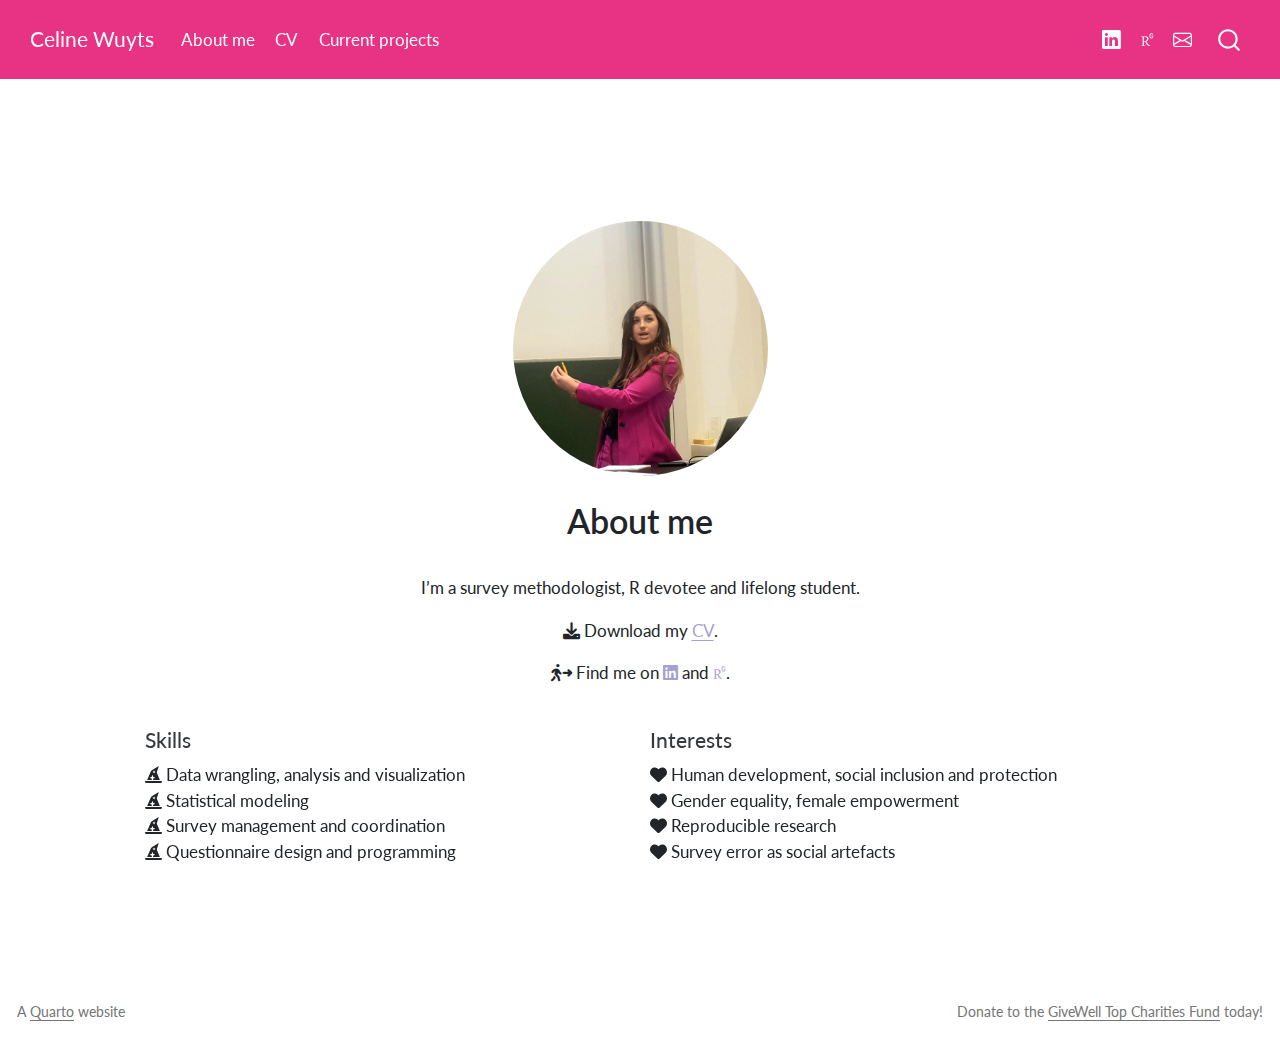
==== commit b17c5165: "Add colored tiles for current projects and the gender binarism project" ====
--- a/docs/index.html
+++ b/docs/index.html
@@ -2,7 +2,7 @@
 <html xmlns="http://www.w3.org/1999/xhtml" lang="en" xml:lang="en"><head>
 
 <meta charset="utf-8">
-<meta name="generator" content="quarto-1.3.450">
+<meta name="generator" content="quarto-1.4.435">
 
 <meta name="viewport" content="width=device-width, initial-scale=1.0, user-scalable=yes">
 
@@ -49,7 +49,13 @@
   "collapse-after": 3,
   "panel-placement": "end",
   "type": "overlay",
-  "limit": 20,
+  "limit": 50,
+  "keyboard-shortcut": [
+    "f",
+    "/",
+    "s"
+  ],
+  "show-item-context": false,
   "language": {
     "search-no-results-text": "No results",
     "search-matching-documents-text": "matching documents",
@@ -71,9 +77,9 @@
 
 <div id="quarto-search-results"></div>
   <header id="quarto-header" class="headroom fixed-top">
-    <nav class="navbar navbar-expand-lg navbar-dark ">
+    <nav class="navbar navbar-expand-lg " data-bs-theme="dark">
       <div class="navbar-container container-fluid">
-      <div class="navbar-brand-container">
+      <div class="navbar-brand-container mx-auto">
     <a class="navbar-brand" href="./index.html">
     <span class="navbar-title">Celine Wuyts</span>
     </a>
@@ -85,37 +91,37 @@
           <div class="collapse navbar-collapse" id="navbarCollapse">
             <ul class="navbar-nav navbar-nav-scroll me-auto">
   <li class="nav-item">
-    <a class="nav-link active" href="./index.html" rel="" target="" aria-current="page">
- <span class="menu-text">About me</span></a>
+    <a class="nav-link active" href="./index.html" aria-current="page"> 
+<span class="menu-text">About me</span></a>
   </li>  
   <li class="nav-item">
-    <a class="nav-link" href="././wuyts_celine_cv_web.pdf" rel="" target="">
- <span class="menu-text">CV</span></a>
+    <a class="nav-link" href="./www/wuyts_celine_cv_web.pdf"> 
+<span class="menu-text">CV</span></a>
   </li>  
   <li class="nav-item">
-    <a class="nav-link" href="./current_projects.html" rel="" target="">
- <span class="menu-text">Current projects</span></a>
+    <a class="nav-link" href="./current_projects.html"> 
+<span class="menu-text">Current projects</span></a>
   </li>  
 </ul>
             <ul class="navbar-nav navbar-nav-scroll ms-auto">
   <li class="nav-item compact">
-    <a class="nav-link" href="https://www.linkedin.com/in/celine-wuyts-79312660" rel="" target=""><i class="bi bi-linkedin" role="img">
+    <a class="nav-link" href="https://www.linkedin.com/in/celine-wuyts-79312660"> <i class="bi bi-linkedin" role="img">
 </i> 
- <span class="menu-text"></span></a>
+<span class="menu-text"></span></a>
   </li>  
   <li class="nav-item">
-    <a class="nav-link" href="https://www.researchgate.net/profile/Celine-Wuyts" rel="" target="">
- <span class="menu-text"><i class="ai  ai-researchgate" title="" style="color:"></i></span></a>
+    <a class="nav-link" href="https://www.researchgate.net/profile/Celine-Wuyts"> 
+<span class="menu-text"><i class="ai  ai-researchgate" title="" style="color:"></i></span></a>
   </li>  
   <li class="nav-item compact">
-    <a class="nav-link" href="mailto:celine_w@alum.mit.edu" rel="" target=""><i class="bi bi-envelope" role="img">
+    <a class="nav-link" href="mailto:celine_w@alum.mit.edu"> <i class="bi bi-envelope" role="img">
 </i> 
- <span class="menu-text"></span></a>
+<span class="menu-text"></span></a>
   </li>  
 </ul>
-            <div class="quarto-navbar-tools">
-</div>
           </div> <!-- /navcollapse -->
+          <div class="quarto-navbar-tools">
+</div>
       </div> <!-- /container-fluid -->
     </nav>
 </header>
@@ -136,9 +142,11 @@
   </div>
 </header><main class="content page-columns page-full" id="quarto-document-content">
 <p>I’m a survey methodologist, R devotee and lifelong student.</p>
-<p><i class="fa-solid fa-download" aria-hidden="true"></i> Download my <a href="./wuyts_celine_cv_web.pdf">CV</a>.</p>
+<p><i class="fa-solid fa-download" aria-hidden="true"></i> Download my <a href="www/wuyts_celine_cv_web.pdf">CV</a>.</p>
 <p><i class="fa-solid fa-person-walking-arrow-right" aria-hidden="true"></i> Find me on <a href="https://www.linkedin.com/in/celine-wuyts-79312660"><i class="fa-brands fa-linkedin" aria-hidden="true"></i></a> and <a href="https://www.researchgate.net/profile/Celine-Wuyts"><i class="ai  ai-researchgate" title="" style="color:"></i></a>.</p>
-<div class="column-page quarto-layout-panel">
+<div>
+</div>
+<div class="column-page quarto-layout-panel" data-layout-ncol="2">
 <div class="quarto-layout-row quarto-layout-valign-top">
 <div class="column quarto-layout-cell" style="flex-basis: 50.0%;justify-content: center;">
 <section id="skills" class="level4">
@@ -237,10 +245,9 @@
     // clear code selection
     e.clearSelection();
   });
-  function tippyHover(el, contentFn) {
+  function tippyHover(el, contentFn, onTriggerFn, onUntriggerFn) {
     const config = {
       allowHTML: true,
-      content: contentFn,
       maxWidth: 500,
       delay: 100,
       arrow: false,
@@ -250,8 +257,17 @@
       interactive: true,
       interactiveBorder: 10,
       theme: 'quarto',
-      placement: 'bottom-start'
+      placement: 'bottom-start',
     };
+    if (contentFn) {
+      config.content = contentFn;
+    }
+    if (onTriggerFn) {
+      config.onTrigger = onTriggerFn;
+    }
+    if (onUntriggerFn) {
+      config.onUntrigger = onUntriggerFn;
+    }
     window.tippy(el, config); 
   }
   const noterefs = window.document.querySelectorAll('a[role="doc-noteref"]');
@@ -264,6 +280,128 @@
       const id = href.replace(/^#\/?/, "");
       const note = window.document.getElementById(id);
       return note.innerHTML;
+    });
+  }
+  const xrefs = window.document.querySelectorAll('a.quarto-xref');
+  const processXRef = (id, note) => {
+    // Strip column container classes
+    const stripColumnClz = (el) => {
+      el.classList.remove("page-full", "page-columns");
+      if (el.children) {
+        for (const child of el.children) {
+          stripColumnClz(child);
+        }
+      }
+    }
+    stripColumnClz(note)
+    const typesetMath = (el) => {
+      if (window.MathJax) {
+        // MathJax Typeset
+        window.MathJax.typeset([el]);
+      } else if (window.katex) {
+        // KaTeX Render
+        var mathElements = el.getElementsByClassName("math");
+        var macros = [];
+        for (var i = 0; i < mathElements.length; i++) {
+          var texText = mathElements[i].firstChild;
+          if (mathElements[i].tagName == "SPAN") {
+            window.katex.render(texText.data, mathElements[i], {
+              displayMode: mathElements[i].classList.contains('display'),
+              throwOnError: false,
+              macros: macros,
+              fleqn: false
+            });
+          }
+        }
+      }
+    }
+    if (id === null || id.startsWith('sec-')) {
+      // Special case sections, only their first couple elements
+      const container = document.createElement("div");
+      if (note.children && note.children.length > 2) {
+        for (let i = 0; i < 2; i++) {
+          container.appendChild(note.children[i].cloneNode(true));
+        }
+        typesetMath(container);
+        return container.innerHTML
+      } else {
+        typesetMath(note);
+        return note.innerHTML;
+      }
+    } else {
+      // Remove any anchor links if they are present
+      const anchorLink = note.querySelector('a.anchorjs-link');
+      if (anchorLink) {
+        anchorLink.remove();
+      }
+      typesetMath(note);
+      return note.innerHTML;
+    }
+  }
+  for (var i=0; i<xrefs.length; i++) {
+    const xref = xrefs[i];
+    tippyHover(xref, undefined, function(instance) {
+      instance.disable();
+      let url = xref.getAttribute('href');
+      let hash = undefined; 
+      if (url.startsWith('#')) {
+        hash = url;
+      } else {
+        try { hash = new URL(url).hash; } catch {}
+      }
+      if (hash) {
+        const id = hash.replace(/^#\/?/, "");
+        const note = window.document.getElementById(id);
+        if (note !== null) {
+          try {
+            const html = processXRef(id, note.cloneNode(true));
+            instance.setContent(html);
+          } finally {
+            instance.enable();
+            instance.show();
+          }
+        } else {
+          // See if we can fetch this
+          fetch(url.split('#')[0])
+          .then(res => res.text())
+          .then(html => {
+            const parser = new DOMParser();
+            const htmlDoc = parser.parseFromString(html, "text/html");
+            const note = htmlDoc.getElementById(id);
+            if (note !== null) {
+              const html = processXRef(id, note);
+              instance.setContent(html);
+            } 
+          }).finally(() => {
+            instance.enable();
+            instance.show();
+          });
+        }
+      } else {
+        // See if we can fetch a full url (with no hash to target)
+        // This is a special case and we should probably do some content thinning / targeting
+        fetch(url)
+        .then(res => res.text())
+        .then(html => {
+          const parser = new DOMParser();
+          const htmlDoc = parser.parseFromString(html, "text/html");
+          const note = htmlDoc.querySelector('main.content');
+          if (note !== null) {
+            // This should only happen for chapter cross references
+            // (since there is no id in the URL)
+            // remove the first header
+            if (note.children.length > 0 && note.children[0].tagName === "HEADER") {
+              note.children[0].remove();
+            }
+            const html = processXRef(null, note);
+            instance.setContent(html);
+          } 
+        }).finally(() => {
+          instance.enable();
+          instance.show();
+        });
+      }
+    }, function(instance) {
     });
   }
       let selectedAnnoteEl;
@@ -307,6 +445,7 @@
             }
             div.style.top = top - 2 + "px";
             div.style.height = height + 4 + "px";
+            div.style.left = 0;
             let gutterDiv = window.document.getElementById("code-annotation-line-highlight-gutter");
             if (gutterDiv === null) {
               gutterDiv = window.document.createElement("div");
@@ -332,6 +471,32 @@
         });
         selectedAnnoteEl = undefined;
       };
+        // Handle positioning of the toggle
+    window.addEventListener(
+      "resize",
+      throttle(() => {
+        elRect = undefined;
+        if (selectedAnnoteEl) {
+          selectCodeLines(selectedAnnoteEl);
+        }
+      }, 10)
+    );
+    function throttle(fn, ms) {
+    let throttle = false;
+    let timer;
+      return (...args) => {
+        if(!throttle) { // first call gets through
+            fn.apply(this, args);
+            throttle = true;
+        } else { // all the others get throttled
+            if(timer) clearTimeout(timer); // cancel #2
+            timer = setTimeout(() => {
+              fn.apply(this, args);
+              timer = throttle = false;
+            }, ms);
+        }
+      };
+    }
       // Attach click handler to the DT
       const annoteDls = window.document.querySelectorAll('dt[data-target-cell]');
       for (const annoteDlNode of annoteDls) {
@@ -394,14 +559,19 @@
 </div> <!-- /content -->
 <footer class="footer">
   <div class="nav-footer">
-    <div class="nav-footer-left">A <a href="https://quarto.org/">Quarto</a> website</div>   
+    <div class="nav-footer-left">
+<p>A <a href="https://quarto.org/">Quarto</a> website</p>
+</div>   
     <div class="nav-footer-center">
       &nbsp;
     </div>
-    <div class="nav-footer-right">Donate to the <a href="https://www.givewell.org/">GiveWell Top Charities Fund</a> today!</div>
+    <div class="nav-footer-right">
+<p>Donate to the <a href="https://www.givewell.org/">GiveWell Top Charities Fund</a> today!</p>
+</div>
   </div>
 </footer>
 
 
 
+
 </body></html>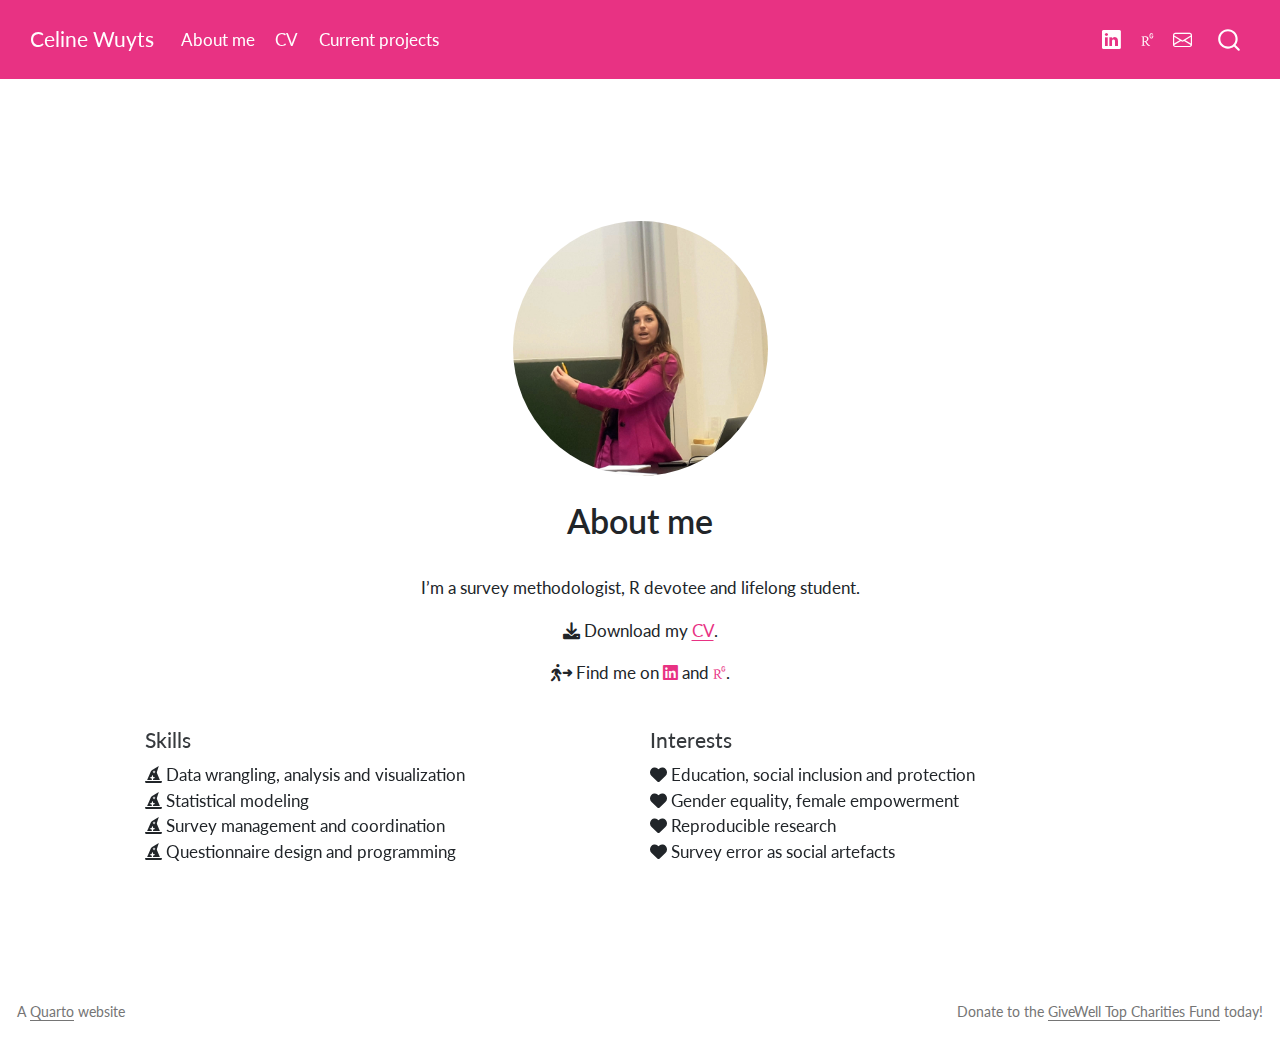
==== commit 2c91f161: "Change color and test new icon (doesn't work)" ====
--- a/docs/index.html
+++ b/docs/index.html
@@ -30,7 +30,7 @@
 <script src="site_libs/quarto-search/fuse.min.js"></script>
 <script src="site_libs/quarto-search/quarto-search.js"></script>
 <meta name="quarto:offset" content="./">
-<link href="./kuleuven.ico" rel="icon">
+<link href="./www/favicon-32x32.ico" rel="icon">
 <script src="site_libs/quarto-html/quarto.js"></script>
 <script src="site_libs/quarto-html/popper.min.js"></script>
 <script src="site_libs/quarto-html/tippy.umd.min.js"></script>
@@ -160,7 +160,7 @@
 <div class="column quarto-layout-cell" style="flex-basis: 50.0%;justify-content: center;">
 <section id="interests" class="level4">
 <h4 data-anchor-id="interests">Interests</h4>
-<p><i class="fa-solid fa-heart" aria-hidden="true"></i> Human development, social inclusion and protection<br>
+<p><i class="fa-solid fa-heart" aria-hidden="true"></i> Education, social inclusion and protection<br>
 <i class="fa-solid fa-heart" aria-hidden="true"></i> Gender equality, female empowerment<br>
 <i class="fa-solid fa-heart" aria-hidden="true"></i> Reproducible research<br>
 <i class="fa-solid fa-heart" aria-hidden="true"></i> Survey error as social artefacts</p>
